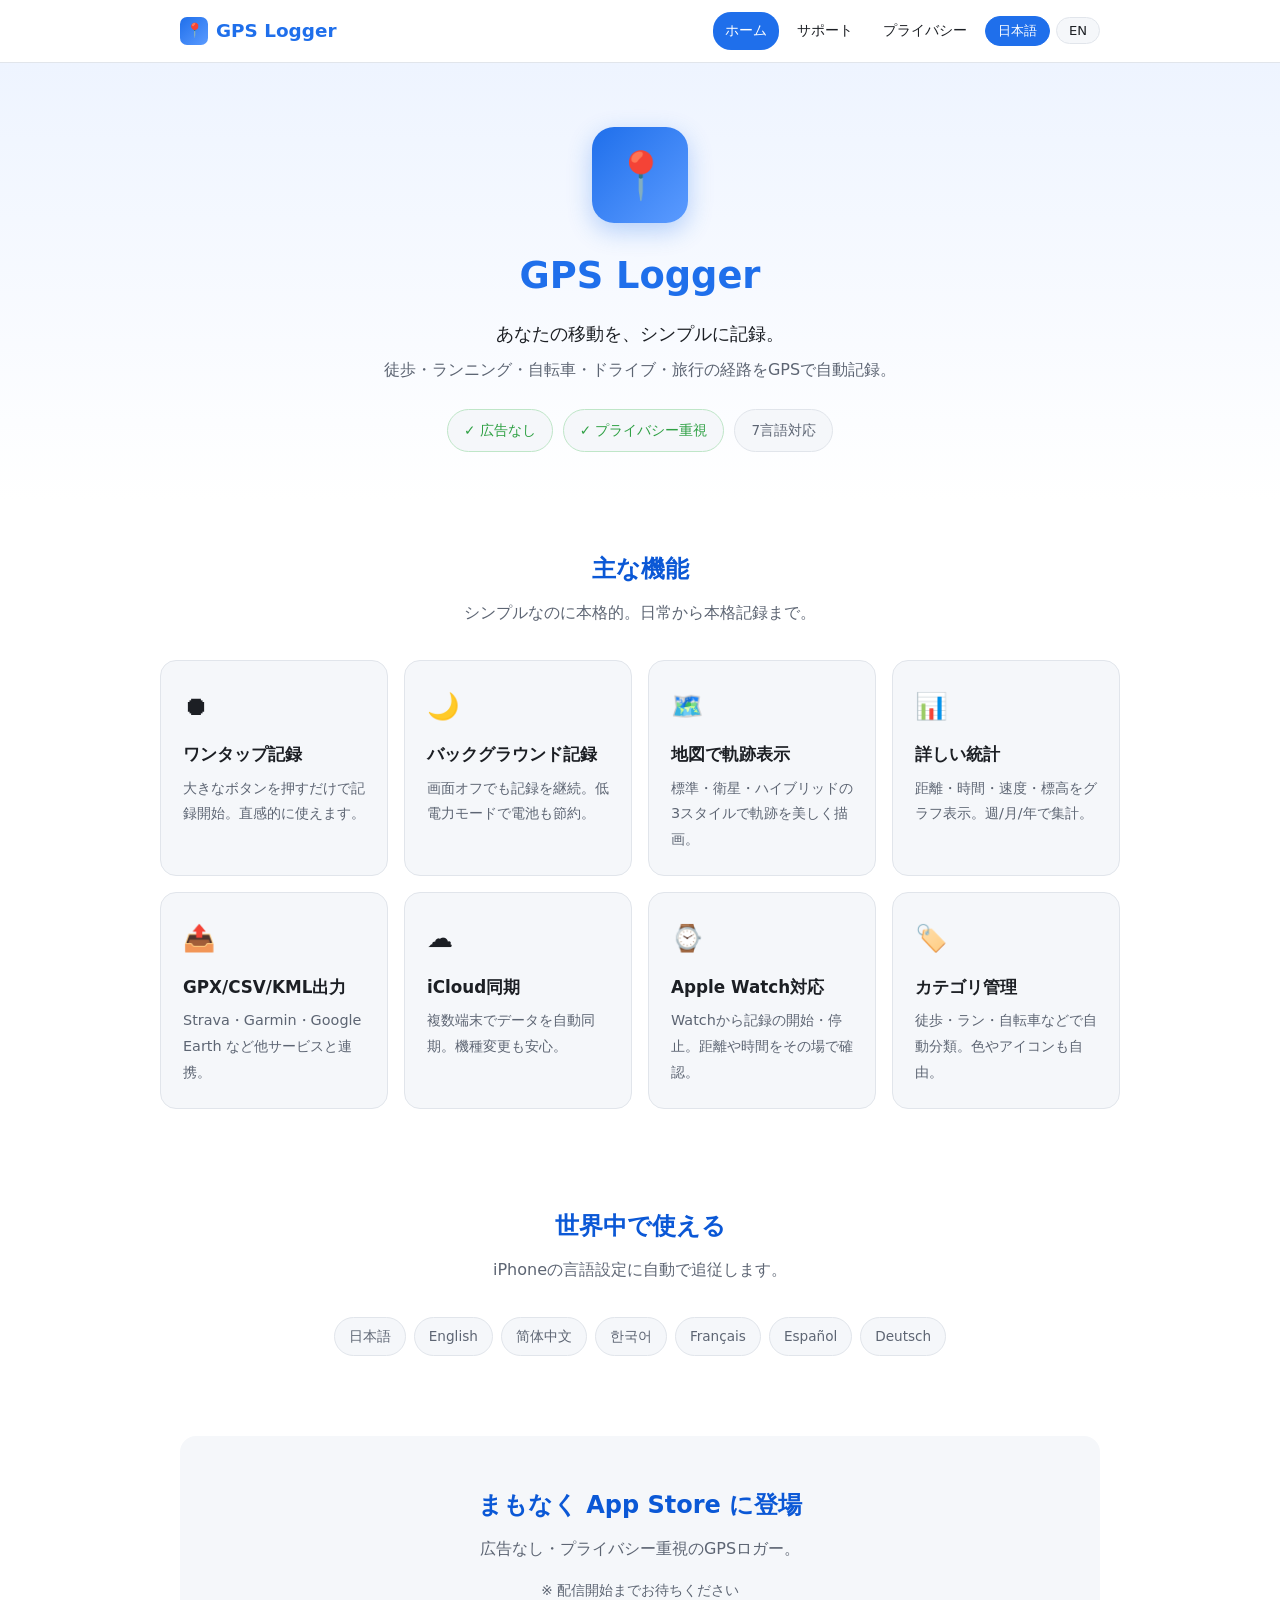
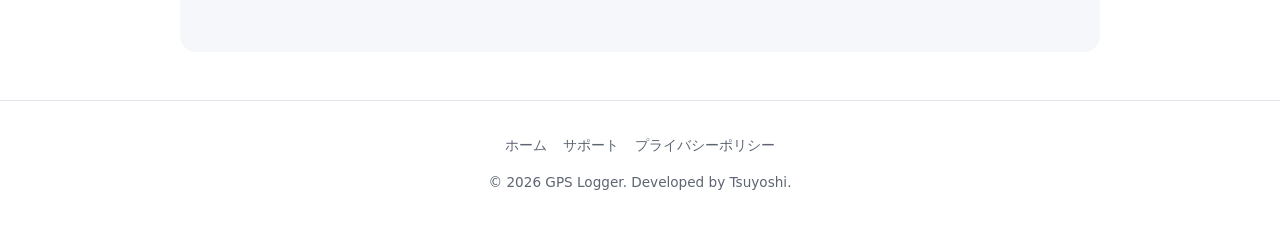
==== index.html @ b6bbf3ba "Add files via upload" ====
<!DOCTYPE html>
<html lang="ja">
<head>
<meta charset="UTF-8">
<meta name="viewport" content="width=device-width, initial-scale=1.0">
<title>GPS Logger – 広告なしの移動経路ロガー</title>
<meta name="description" content="広告なし・プライバシー重視のシンプルなGPSロガー。ワンタップで移動経路を記録し、地図で軌跡を確認。GPX/CSV/KMLエクスポート、iCloud同期、Apple Watch対応。">
<link rel="stylesheet" href="style.css">
</head>
<body>

<!-- ナビ -->
<nav class="nav">
  <div class="nav-inner">
    <a class="brand" href="index.html"><span class="logo">📍</span>GPS Logger</a>
    <div class="nav-links">
      <a href="index.html" class="active" data-ja="ホーム" data-en="Home">ホーム</a>
      <a href="support.html" data-ja="サポート" data-en="Support">サポート</a>
      <a href="privacy-policy.html" data-ja="プライバシー" data-en="Privacy">プライバシー</a>
      <button class="lang-btn active" id="b-ja" onclick="setLang('ja')">日本語</button>
      <button class="lang-btn" id="b-en" onclick="setLang('en')">EN</button>
    </div>
  </div>
</nav>

<!-- ヒーロー -->
<header class="hero">
  <div class="app-icon">📍</div>
  <h1>GPS Logger</h1>
  <p class="tagline"
     data-ja="あなたの移動を、シンプルに記録。"
     data-en="Record your journeys, simply.">あなたの移動を、シンプルに記録。</p>
  <p class="sub"
     data-ja="徒歩・ランニング・自転車・ドライブ・旅行の経路をGPSで自動記録。"
     data-en="Auto-record walking, running, cycling, driving & travel routes by GPS.">
     徒歩・ランニング・自転車・ドライブ・旅行の経路をGPSで自動記録。</p>
  <div class="badges">
    <span class="badge green" data-ja="✓ 広告なし" data-en="✓ No Ads">✓ 広告なし</span>
    <span class="badge green" data-ja="✓ プライバシー重視" data-en="✓ Privacy-first">✓ プライバシー重視</span>
    <span class="badge" data-ja="7言語対応" data-en="7 Languages">7言語対応</span>
  </div>
</header>

<!-- 機能 -->
<section class="section wrap">
  <h2 class="sec-title" data-ja="主な機能" data-en="Features">主な機能</h2>
  <p class="sec-lead"
     data-ja="シンプルなのに本格的。日常から本格記録まで。"
     data-en="Simple yet powerful — from daily walks to serious tracking.">
     シンプルなのに本格的。日常から本格記録まで。</p>
  <div class="features">
    <div class="feature"><div class="ico">⏺</div>
      <h3 data-ja="ワンタップ記録" data-en="One-Tap Recording">ワンタップ記録</h3>
      <p data-ja="大きなボタンを押すだけで記録開始。直感的に使えます。"
         data-en="Just press the big button to start. Simple and intuitive.">大きなボタンを押すだけで記録開始。直感的に使えます。</p></div>
    <div class="feature"><div class="ico">🌙</div>
      <h3 data-ja="バックグラウンド記録" data-en="Background Recording">バックグラウンド記録</h3>
      <p data-ja="画面オフでも記録を継続。低電力モードで電池も節約。"
         data-en="Keeps recording with the screen off. Power-saving mode included.">画面オフでも記録を継続。低電力モードで電池も節約。</p></div>
    <div class="feature"><div class="ico">🗺️</div>
      <h3 data-ja="地図で軌跡表示" data-en="Map Visualization">地図で軌跡表示</h3>
      <p data-ja="標準・衛星・ハイブリッドの3スタイルで軌跡を美しく描画。"
         data-en="Beautifully draws routes in Standard, Satellite & Hybrid styles.">標準・衛星・ハイブリッドの3スタイルで軌跡を美しく描画。</p></div>
    <div class="feature"><div class="ico">📊</div>
      <h3 data-ja="詳しい統計" data-en="Statistics">詳しい統計</h3>
      <p data-ja="距離・時間・速度・標高をグラフ表示。週/月/年で集計。"
         data-en="Distance, time, speed & elevation charts. Weekly/monthly/yearly.">距離・時間・速度・標高をグラフ表示。週/月/年で集計。</p></div>
    <div class="feature"><div class="ico">📤</div>
      <h3 data-ja="GPX/CSV/KML出力" data-en="GPX/CSV/KML Export">GPX/CSV/KML出力</h3>
      <p data-ja="Strava・Garmin・Google Earth など他サービスと連携。"
         data-en="Works with Strava, Garmin Connect, Google Earth & more.">Strava・Garmin・Google Earth など他サービスと連携。</p></div>
    <div class="feature"><div class="ico">☁️</div>
      <h3 data-ja="iCloud同期" data-en="iCloud Sync">iCloud同期</h3>
      <p data-ja="複数端末でデータを自動同期。機種変更も安心。"
         data-en="Auto-sync across devices. Switching phones is worry-free.">複数端末でデータを自動同期。機種変更も安心。</p></div>
    <div class="feature"><div class="ico">⌚</div>
      <h3 data-ja="Apple Watch対応" data-en="Apple Watch">Apple Watch対応</h3>
      <p data-ja="Watchから記録の開始・停止。距離や時間をその場で確認。"
         data-en="Start/stop from your wrist and check stats on the go.">Watchから記録の開始・停止。距離や時間をその場で確認。</p></div>
    <div class="feature"><div class="ico">🏷️</div>
      <h3 data-ja="カテゴリ管理" data-en="Categories">カテゴリ管理</h3>
      <p data-ja="徒歩・ラン・自転車などで自動分類。色やアイコンも自由。"
         data-en="Auto-organize by activity. Customize colors & icons.">徒歩・ラン・自転車などで自動分類。色やアイコンも自由。</p></div>
  </div>
</section>

<!-- 言語 -->
<section class="section wrap" style="text-align:center;">
  <h2 class="sec-title" data-ja="世界中で使える" data-en="Works Worldwide">世界中で使える</h2>
  <p class="sec-lead"
     data-ja="iPhoneの言語設定に自動で追従します。"
     data-en="Automatically follows your iPhone's language setting.">iPhoneの言語設定に自動で追従します。</p>
  <div class="langs">
    <span class="lang-chip">日本語</span>
    <span class="lang-chip">English</span>
    <span class="lang-chip">简体中文</span>
    <span class="lang-chip">한국어</span>
    <span class="lang-chip">Français</span>
    <span class="lang-chip">Español</span>
    <span class="lang-chip">Deutsch</span>
  </div>
</section>

<!-- CTA -->
<div class="wrap">
  <div class="cta">
    <h2 class="sec-title" data-ja="まもなく App Store に登場" data-en="Coming soon to the App Store">まもなく App Store に登場</h2>
    <p class="sec-lead" style="margin-bottom:0;"
       data-ja="広告なし・プライバシー重視のGPSロガー。"
       data-en="An ad-free, privacy-first GPS logger.">広告なし・プライバシー重視のGPSロガー。</p>
    <span class="note-soon" data-ja="※ 配信開始までお待ちください" data-en="* Stay tuned for the release">※ 配信開始までお待ちください</span>
  </div>
</div>

<!-- フッター -->
<footer>
  <div class="flinks">
    <a href="index.html" data-ja="ホーム" data-en="Home">ホーム</a>
    <a href="support.html" data-ja="サポート" data-en="Support">サポート</a>
    <a href="privacy-policy.html" data-ja="プライバシーポリシー" data-en="Privacy Policy">プライバシーポリシー</a>
  </div>
  <p>&copy; 2026 GPS Logger. Developed by Tsuyoshi.</p>
</footer>

<script src="lang.js"></script>
</body>
</html>
---- style.css ----
/* GPS Logger 公式サイト 共通スタイル */
:root{
  --brand:#1F6FEB; --dark:#0B58D6; --accent:#2EA043;
  --warn:#F59F00; --danger:#E5484D;
  --text:#1c1f24; --sub:#5d6573;
  --bg:#ffffff; --card:#f5f7fa; --border:#e1e5eb;
  --radius:16px;
}
*{box-sizing:border-box; margin:0; padding:0;}
html{scroll-behavior:smooth;}
body{
  font-family:-apple-system,"Hiragino Kaku Gothic ProN","Yu Gothic",
              "Meiryo",system-ui,sans-serif;
  color:var(--text); background:var(--bg); line-height:1.8;
}

/* ── ヘッダー / ナビ ── */
.nav{
  position:sticky; top:0; z-index:50;
  background:rgba(255,255,255,0.92); backdrop-filter:blur(10px);
  border-bottom:1px solid var(--border);
}
.nav-inner{
  max-width:960px; margin:0 auto; padding:12px 20px;
  display:flex; align-items:center; justify-content:space-between; gap:12px;
}
.brand{display:flex; align-items:center; gap:8px; text-decoration:none; color:var(--brand); font-weight:700; font-size:1.15rem;}
.brand .logo{width:28px; height:28px; border-radius:7px; background:linear-gradient(135deg,#1F6FEB,#5B9BFF); display:flex; align-items:center; justify-content:center; color:#fff; font-size:14px;}
.nav-links{display:flex; gap:6px; align-items:center; flex-wrap:wrap;}
.nav-links a{
  text-decoration:none; color:var(--text); font-size:.9rem;
  padding:6px 12px; border-radius:18px;
}
.nav-links a:hover{background:var(--card);}
.nav-links a.active{background:var(--brand); color:#fff;}
.lang-btn{
  border:1px solid var(--border); background:var(--card); color:var(--text);
  padding:5px 12px; border-radius:18px; cursor:pointer; font-size:.82rem; font-family:inherit;
}
.lang-btn.active{background:var(--brand); color:#fff; border-color:var(--brand);}

/* ── コンテナ ── */
.wrap{max-width:960px; margin:0 auto; padding:0 20px;}
.section{padding:48px 0;}

/* ── ヒーロー ── */
.hero{
  text-align:center; padding:64px 20px 48px;
  background:linear-gradient(180deg,#eef4ff 0%, #ffffff 100%);
}
.hero .app-icon{
  width:96px; height:96px; border-radius:22px; margin:0 auto 20px;
  background:linear-gradient(135deg,#1F6FEB,#5B9BFF);
  display:flex; align-items:center; justify-content:center;
  font-size:46px; box-shadow:0 8px 24px rgba(31,111,235,.3);
}
.hero h1{font-size:2.3rem; color:var(--brand); margin-bottom:8px;}
.hero .tagline{font-size:1.15rem; color:var(--text); margin-bottom:6px;}
.hero .sub{color:var(--sub); margin-bottom:24px;}
.badges{display:flex; gap:10px; justify-content:center; flex-wrap:wrap;}
.badge{
  display:inline-flex; align-items:center; gap:6px;
  background:var(--card); border:1px solid var(--border);
  padding:8px 16px; border-radius:24px; font-size:.85rem; color:var(--sub);
}
.badge.green{color:var(--accent); border-color:#bfe6c8;}

/* ── 見出し ── */
h2.sec-title{
  font-size:1.5rem; color:var(--dark); text-align:center; margin-bottom:8px;
}
.sec-lead{text-align:center; color:var(--sub); margin-bottom:32px;}

/* ── 機能グリッド ── */
.features{
  display:grid; grid-template-columns:repeat(auto-fit,minmax(220px,1fr)); gap:16px;
}
.feature{
  background:var(--card); border:1px solid var(--border);
  border-radius:var(--radius); padding:22px;
}
.feature .ico{font-size:26px; margin-bottom:10px;}
.feature h3{font-size:1.05rem; margin-bottom:6px; color:var(--text);}
.feature p{font-size:.9rem; color:var(--sub);}

/* ── 言語チップ ── */
.langs{display:flex; gap:8px; justify-content:center; flex-wrap:wrap; margin-top:16px;}
.lang-chip{
  background:var(--card); border:1px solid var(--border);
  padding:6px 14px; border-radius:20px; font-size:.85rem; color:var(--sub);
}

/* ── CTA ── */
.cta{text-align:center; padding:48px 20px; background:var(--card); border-radius:var(--radius); margin:32px 0;}
.btn{
  display:inline-block; background:var(--brand); color:#fff; text-decoration:none;
  padding:14px 32px; border-radius:28px; font-weight:600; margin-top:12px;
}
.btn:hover{background:var(--dark);}
.note-soon{display:inline-block; margin-top:14px; color:var(--sub); font-size:.85rem;}

/* ── FAQ ── */
.faq-item{
  background:var(--card); border:1px solid var(--border);
  border-radius:12px; padding:18px 20px; margin-bottom:12px;
}
.faq-item h3{font-size:1rem; color:var(--dark); margin-bottom:6px;}
.faq-item p{font-size:.92rem; color:var(--text);}

/* ── 汎用 ── */
.highlight{
  background:var(--card); border:1px solid var(--border);
  border-radius:12px; padding:14px 18px; margin:16px 0;
}
.highlight strong{color:var(--dark);}
h2.doc{color:var(--dark); font-size:1.2rem; margin:28px 0 8px;
  border-left:4px solid var(--brand); padding-left:10px;}
.doc-body p, .doc-body li{font-size:.97rem;}
.doc-body ul{padding-left:1.4em; margin:8px 0;}
a{color:var(--brand);}

/* ── フッター ── */
footer{
  border-top:1px solid var(--border); margin-top:48px;
  padding:32px 20px; text-align:center; color:var(--sub); font-size:.85rem;
}
footer .flinks{display:flex; gap:16px; justify-content:center; margin-bottom:12px; flex-wrap:wrap;}
footer .flinks a{color:var(--sub); text-decoration:none;}
footer .flinks a:hover{color:var(--brand);}

.hidden{display:none !important;}

@media (max-width:600px){
  .hero h1{font-size:1.8rem;}
  .nav-links a{padding:5px 9px; font-size:.82rem;}
}
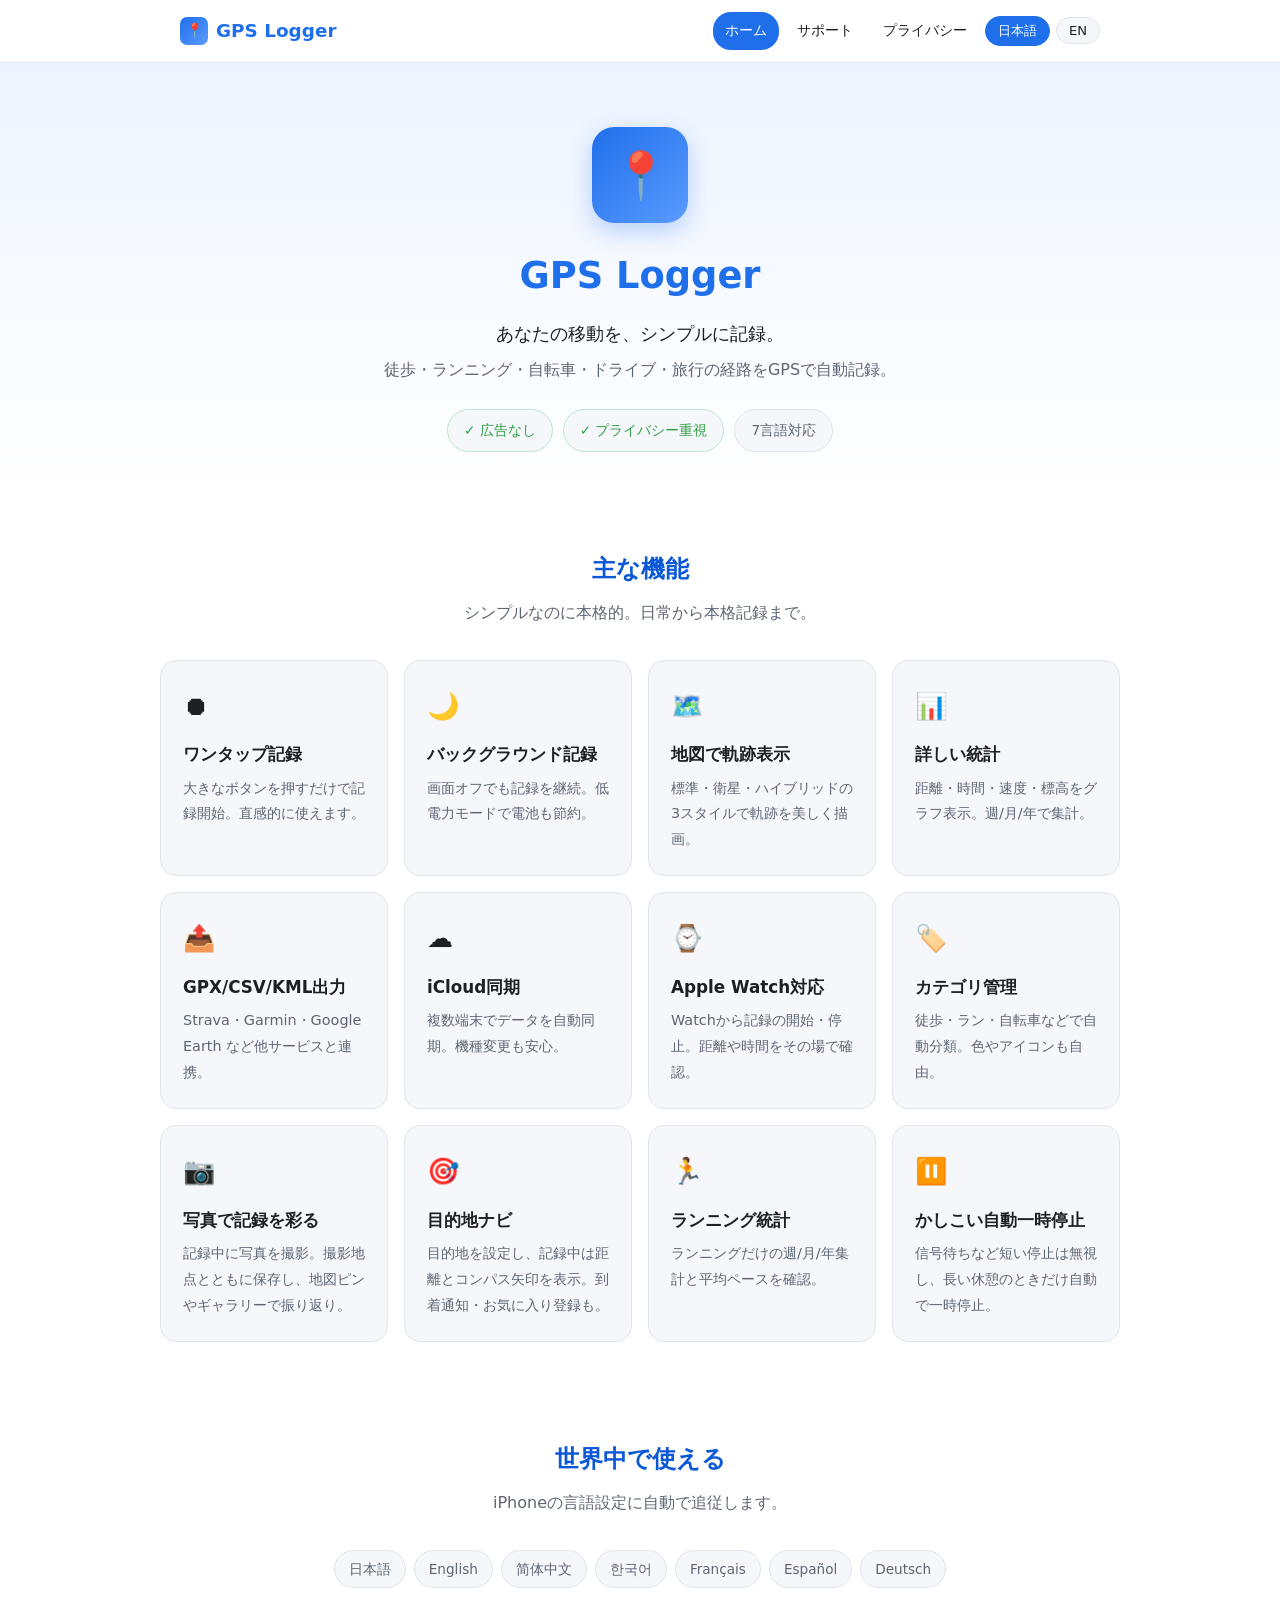
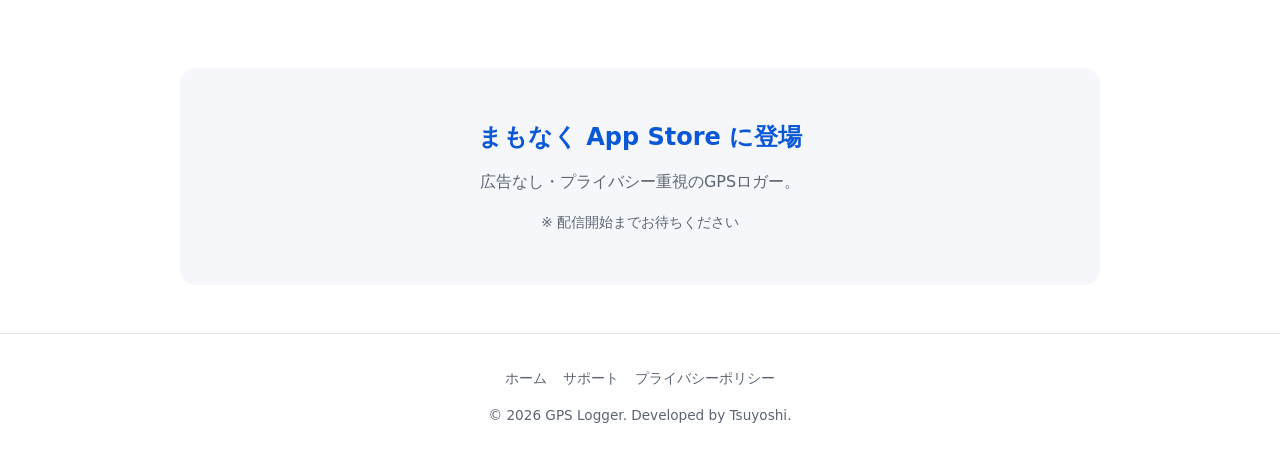
==== commit 17f0f527: "Add files via upload" ====
--- a/index.html
+++ b/index.html
@@ -81,6 +81,22 @@
       <h3 data-ja="カテゴリ管理" data-en="Categories">カテゴリ管理</h3>
       <p data-ja="徒歩・ラン・自転車などで自動分類。色やアイコンも自由。"
          data-en="Auto-organize by activity. Customize colors & icons.">徒歩・ラン・自転車などで自動分類。色やアイコンも自由。</p></div>
+    <div class="feature"><div class="ico">📷</div>
+      <h3 data-ja="写真で記録を彩る" data-en="Capture Photos">写真で記録を彩る</h3>
+      <p data-ja="記録中に写真を撮影。撮影地点とともに保存し、地図ピンやギャラリーで振り返り。"
+         data-en="Take photos while recording. Saved with location and shown as map pins & a gallery.">記録中に写真を撮影。撮影地点とともに保存し、地図ピンやギャラリーで振り返り。</p></div>
+    <div class="feature"><div class="ico">🎯</div>
+      <h3 data-ja="目的地ナビ" data-en="Destination Guidance">目的地ナビ</h3>
+      <p data-ja="目的地を設定し、記録中は距離とコンパス矢印を表示。到着通知・お気に入り登録も。"
+         data-en="Set a destination and see distance & a compass arrow while recording. Arrival alerts & favorites.">目的地を設定し、記録中は距離とコンパス矢印を表示。到着通知・お気に入り登録も。</p></div>
+    <div class="feature"><div class="ico">🏃</div>
+      <h3 data-ja="ランニング統計" data-en="Running Stats">ランニング統計</h3>
+      <p data-ja="ランニングだけの週/月/年集計と平均ペースを確認。"
+         data-en="Weekly/monthly/yearly summaries and average pace for running.">ランニングだけの週/月/年集計と平均ペースを確認。</p></div>
+    <div class="feature"><div class="ico">⏸️</div>
+      <h3 data-ja="かしこい自動一時停止" data-en="Smart Auto-Pause">かしこい自動一時停止</h3>
+      <p data-ja="信号待ちなど短い停止は無視し、長い休憩のときだけ自動で一時停止。"
+         data-en="Ignores brief stops like traffic lights, pausing only for longer breaks.">信号待ちなど短い停止は無視し、長い休憩のときだけ自動で一時停止。</p></div>
   </div>
 </section>
 
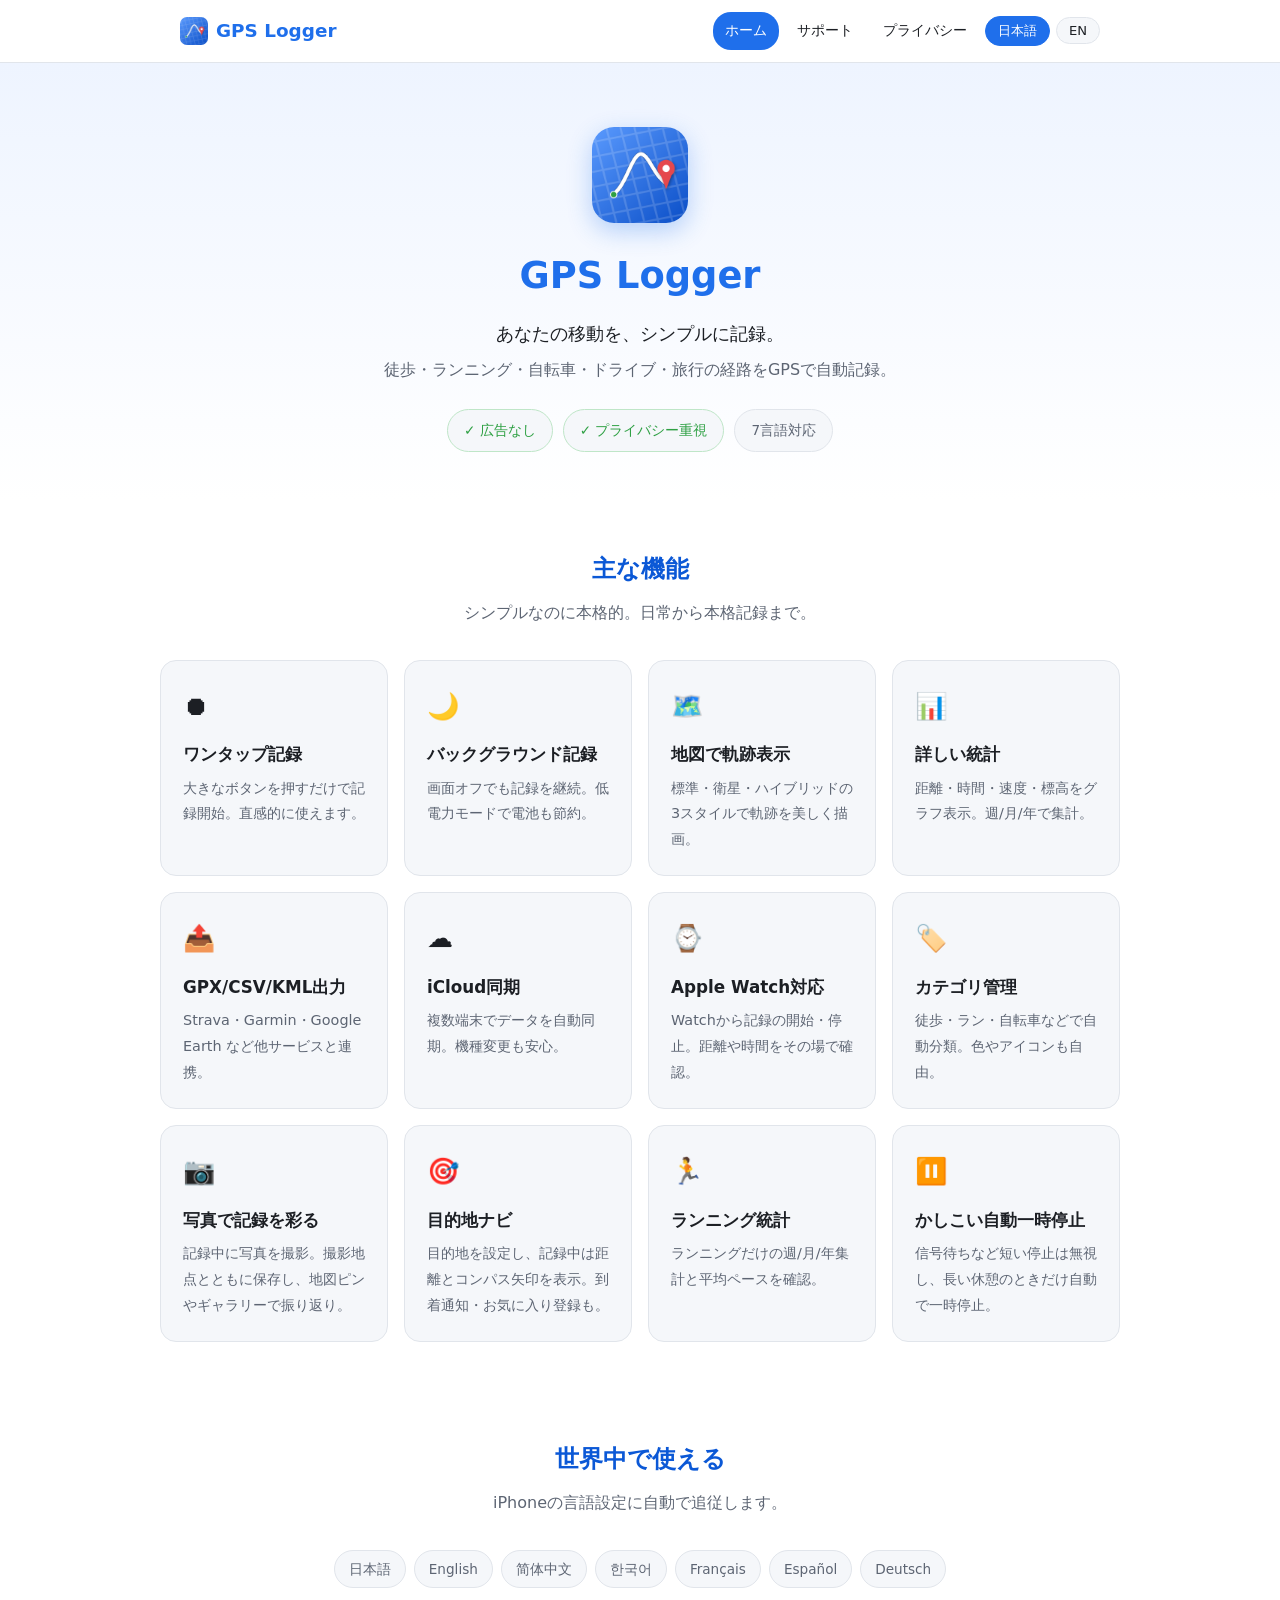
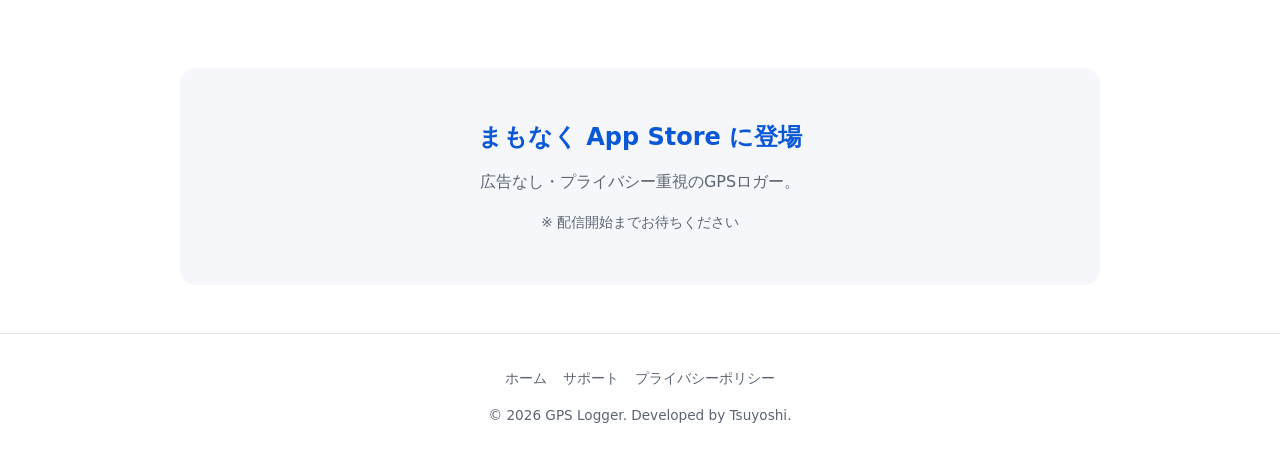
==== commit f8a0a1f1: "Add files via upload" ====
--- a/index.html
+++ b/index.html
@@ -12,7 +12,7 @@
 <!-- ナビ -->
 <nav class="nav">
   <div class="nav-inner">
-    <a class="brand" href="index.html"><span class="logo">📍</span>GPS Logger</a>
+    <a class="brand" href="index.html"><img class="logo" src="app-icon.png" alt="">GPS Logger</a>
     <div class="nav-links">
       <a href="index.html" class="active" data-ja="ホーム" data-en="Home">ホーム</a>
       <a href="support.html" data-ja="サポート" data-en="Support">サポート</a>
@@ -25,7 +25,8 @@
 
 <!-- ヒーロー -->
 <header class="hero">
-  <div class="app-icon">📍</div>
+  <img class="app-icon" src="app-icon.png" alt="GPS Logger">
+
   <h1>GPS Logger</h1>
   <p class="tagline"
      data-ja="あなたの移動を、シンプルに記録。"
--- a/style.css
+++ b/style.css
@@ -130,6 +130,10 @@
 
 .hidden{display:none !important;}
 
+/* 実アプリアイコン画像（絵文字から差し替え） */
+.hero img.app-icon{ object-fit:cover; display:block; margin:0 auto 20px; }
+.brand img.logo{ object-fit:cover; display:block; }
+
 @media (max-width:600px){
   .hero h1{font-size:1.8rem;}
   .nav-links a{padding:5px 9px; font-size:.82rem;}
